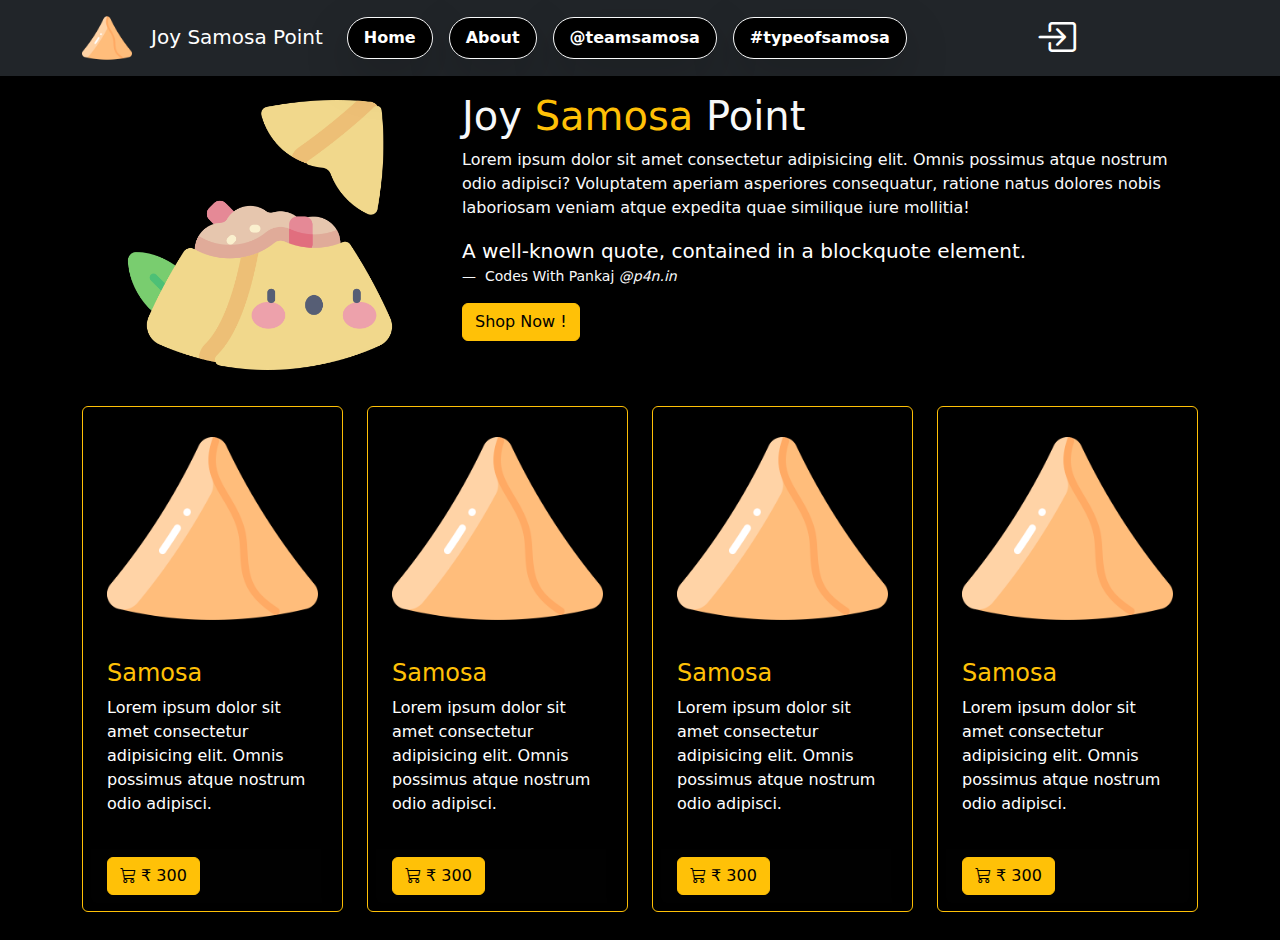
==== index.html @ b835977f "update file and folder" ====
<!DOCTYPE html>
<html lang="en">
<head>
    <meta charset="UTF-8">
    <meta name="viewport" content="width=device-width, initial-scale=1.0">


    <title>Document</title>
    <link href="https://cdn.jsdelivr.net/npm/bootstrap@5.3.3/dist/css/bootstrap.min.css" rel="stylesheet" integrity="sha384-QWTKZyjpPEjISv5WaRU9OFeRpok6YctnYmDr5pNlyT2bRjXh0JMhjY6hW+ALEwIH" crossorigin="anonymous">
    <script src="https://cdn.jsdelivr.net/npm/bootstrap@5.3.3/dist/js/bootstrap.bundle.min.js" integrity="sha384-YvpcrYf0tY3lHB60NNkmXc5s9fDVZLESaAA55NDzOxhy9GkcIdslK1eN7N6jIeHz" crossorigin="anonymous"></script>
    
    <link rel="stylesheet" href="https://cdn.jsdelivr.net/npm/bootstrap-icons@1.11.3/font/bootstrap-icons.min.css">
    <link rel="stylesheet" href="css/style.css">

</head>
<body class="bg-black">
    
    <nav class="navbar navbar-expand-lg bg-dark">
        <div class="container">

            <a class="navbar-brand" href="#">
                <img src="img/samosa.png" height="50" width="50">
                <span class="text-white"> &nbsp; Joy Samosa Point</span>
            </a>
           
            <button class="navbar-toggler bg-white" type="button" data-bs-toggle="collapse" data-bs-target="#menu" aria-controls="menu" aria-expanded="false" aria-label="Toggle navigation">
            <span class="navbar-toggler-icon"></span>
            </button>
            
            <div class="collapse navbar-collapse" id="menu">
                <ul class="navbar-nav me-auto mb-2 mb-lg-0">
                    <li class="nav-item fw-bold  rounded-pill ps-2 pe-2 text-center m-2 bg-black border border-1 border-light shadow-lg ">
                    <a class="nav-link text-white" aria-current="page" href="#">Home</a>
                    </li>
                    <li class="nav-item fw-bold rounded-pill ps-2 pe-2 text-center m-2 bg-black border border-1 border-light shadow-lg ">
                        <a class="nav-link text-white" aria-current="page" href="#">About</a>
                        </li>
                        <li class="nav-item fw-bold rounded-pill ps-2 pe-2 text-center m-2 bg-black border border-1 border-light shadow-lg ">
                            <a class="nav-link text-white" aria-current="page" href="#">@teamsamosa</a>
                            </li>
                            <li class="nav-item fw-bold rounded-pill ps-2 pe-2 text-center m-2 bg-black border border-1 border-light shadow-lg ">
                                <a class="nav-link text-white" aria-current="page" href="#">#typeofsamosa</a>
                                </li>
                        </ul>
                        <ul class="navbar-nav me-auto mb-2 mb-lg-0">
                            <li class="nav-item text-white fs-1" data-bs-toggle="modal" data-bs-target="#login">
                           
                                <i class="bi bi-box-arrow-in-right"></i>
                            
                            </li>
                        </ul> 
                    </div>
                                 
        </div>
      
    </nav>

    <!-- create a modal using login page  start  -->



        <div class="modal" id="login">
            <div class="modal-dialog border border-5 rounded-4  border-warning">
                <div class="modal-content">
                    <div class="modal-header bg-dark">
                        <h1 class="modal-title fs-5 text-white">Login</h1>
                        <button type="button" class="btn-close" data-bs-dismiss="modal" aria-label="Close"></button>
                      </div>
                      <div class="modal-body">
                            <form>
                                <div class="m-1">
                                  <label class="form-label">User Name : </label>
                                  <input class="form-control" type="email" />  
                                </div>
                                <div class="m-1">
                                    <label class="form-label">Password : </label>
                                    <input class="form-control" type="password"/>
                                </div>


                            </form>
                      </div>
                      <div class="modal-footer bg-dark">
                        <button type="button" class="btn btn-warning" data-bs-dismiss="modal">Login</button>
                      </div>
                </div>
            </div>
        </div>





    <!-- create a modal using login page  end  -->



    <!-- start center section  -->

        <div class="container mt-3">
            <div class="row">
                <div class="col-sm-4  p-2 text-center">
                        <img src="img/samosa_img.png" class="img-fluid" height="270" width="270">
                </div>
                <div class="col-sm-8">
                        <h1 class="h1 text-light">Joy <span class="text-warning">Samosa</span> Point</h1>
                        <p class="text-light">
                            Lorem ipsum dolor sit amet consectetur adipisicing elit. Omnis possimus atque nostrum odio adipisci? Voluptatem aperiam asperiores consequatur, ratione natus dolores nobis laboriosam veniam atque expedita quae similique iure mollitia!
                        </p>
                        <figure>
                            <blockquote class="blockquote">
                              <p class="text-white">A well-known quote, contained in a blockquote element.</p>
                            </blockquote>
                            <figcaption class="blockquote-footer text-light">
                              Codes With Pankaj <cite title="Source Title">@p4n.in</cite>
                            </figcaption>
                          </figure>
                          <button class="btn btn-warning">Shop Now !</button>
                </div>
            </div>
        </div>


    <!-- end center section -->


    <!-- Start Product Section -->

    <div class="container mt-4 mb-4">

        <div class="row">

            <div class="col-sm-3 mt-1 mb-1">
                <div class="card border border-1 border-warning shadow-lg p-2 bg-black">
                    <div class="card-header bg-black">
                        <img src="img/samosa.png" class="img-fluid">
                    </div>
                    <div class="card-body">
                        <h4 class="h4 text-warning">Samosa</h4>
                        <p class="text-white">Lorem ipsum dolor sit amet consectetur adipisicing elit. Omnis possimus atque nostrum odio adipisci.</p>
                    </div>
                    <div class="card-footer">
                        <button class="btn btn-warning"><i class="bi bi-cart3"></i> ₹ 300</button>
                    </div>

                </div>
            </div>
            <div class="col-sm-3 mt-1 mb-1">
                <div class="card border border-1 border-warning shadow-lg p-2 bg-black">
                    <div class="card-header bg-black">
                        <img src="img/samosa.png" class="img-fluid">
                    </div>
                    <div class="card-body">
                        <h4 class="h4 text-warning">Samosa</h4>
                        <p class="text-white">Lorem ipsum dolor sit amet consectetur adipisicing elit. Omnis possimus atque nostrum odio adipisci.</p>
                    </div>
                    <div class="card-footer">
                        <button class="btn btn-warning"><i class="bi bi-cart3"></i> ₹ 300</button>
                    </div>

                </div>
            </div>
            <div class="col-sm-3 mt-1 mb-1">
                <div class="card border border-1 border-warning shadow-lg p-2 bg-black">
                    <div class="card-header bg-black">
                        <img src="img/samosa.png" class="img-fluid">
                    </div>
                    <div class="card-body">
                        <h4 class="h4 text-warning">Samosa</h4>
                        <p class="text-white">Lorem ipsum dolor sit amet consectetur adipisicing elit. Omnis possimus atque nostrum odio adipisci.</p>
                    </div>
                    <div class="card-footer">
                        <button class="btn btn-warning"><i class="bi bi-cart3"></i> ₹ 300</button>
                    </div>

                </div>
            </div>
            <div class="col-sm-3 mt-1 mb-1">
                <div class="card border border-1 border-warning shadow-lg p-2 bg-black">
                    <div class="card-header bg-black">
                        <img src="img/samosa.png" class="img-fluid">
                    </div>
                    <div class="card-body">
                        <h4 class="h4 text-warning">Samosa</h4>
                        <p class="text-white">Lorem ipsum dolor sit amet consectetur adipisicing elit. Omnis possimus atque nostrum odio adipisci.</p>
                    </div>
                    <div class="card-footer">
                        <button class="btn btn-warning"><i class="bi bi-cart3"></i> ₹ 300</button>
                    </div>

                </div>
            </div>
           
            

        </div>

    </div>





</body>
</html>
---- css/style.css ----
.yellow{
    background-color: rgb(224, 224, 98);
}
.btn_color{
    background-color: rgb(219, 219, 44);
    border:  solid 2px wheat;
}
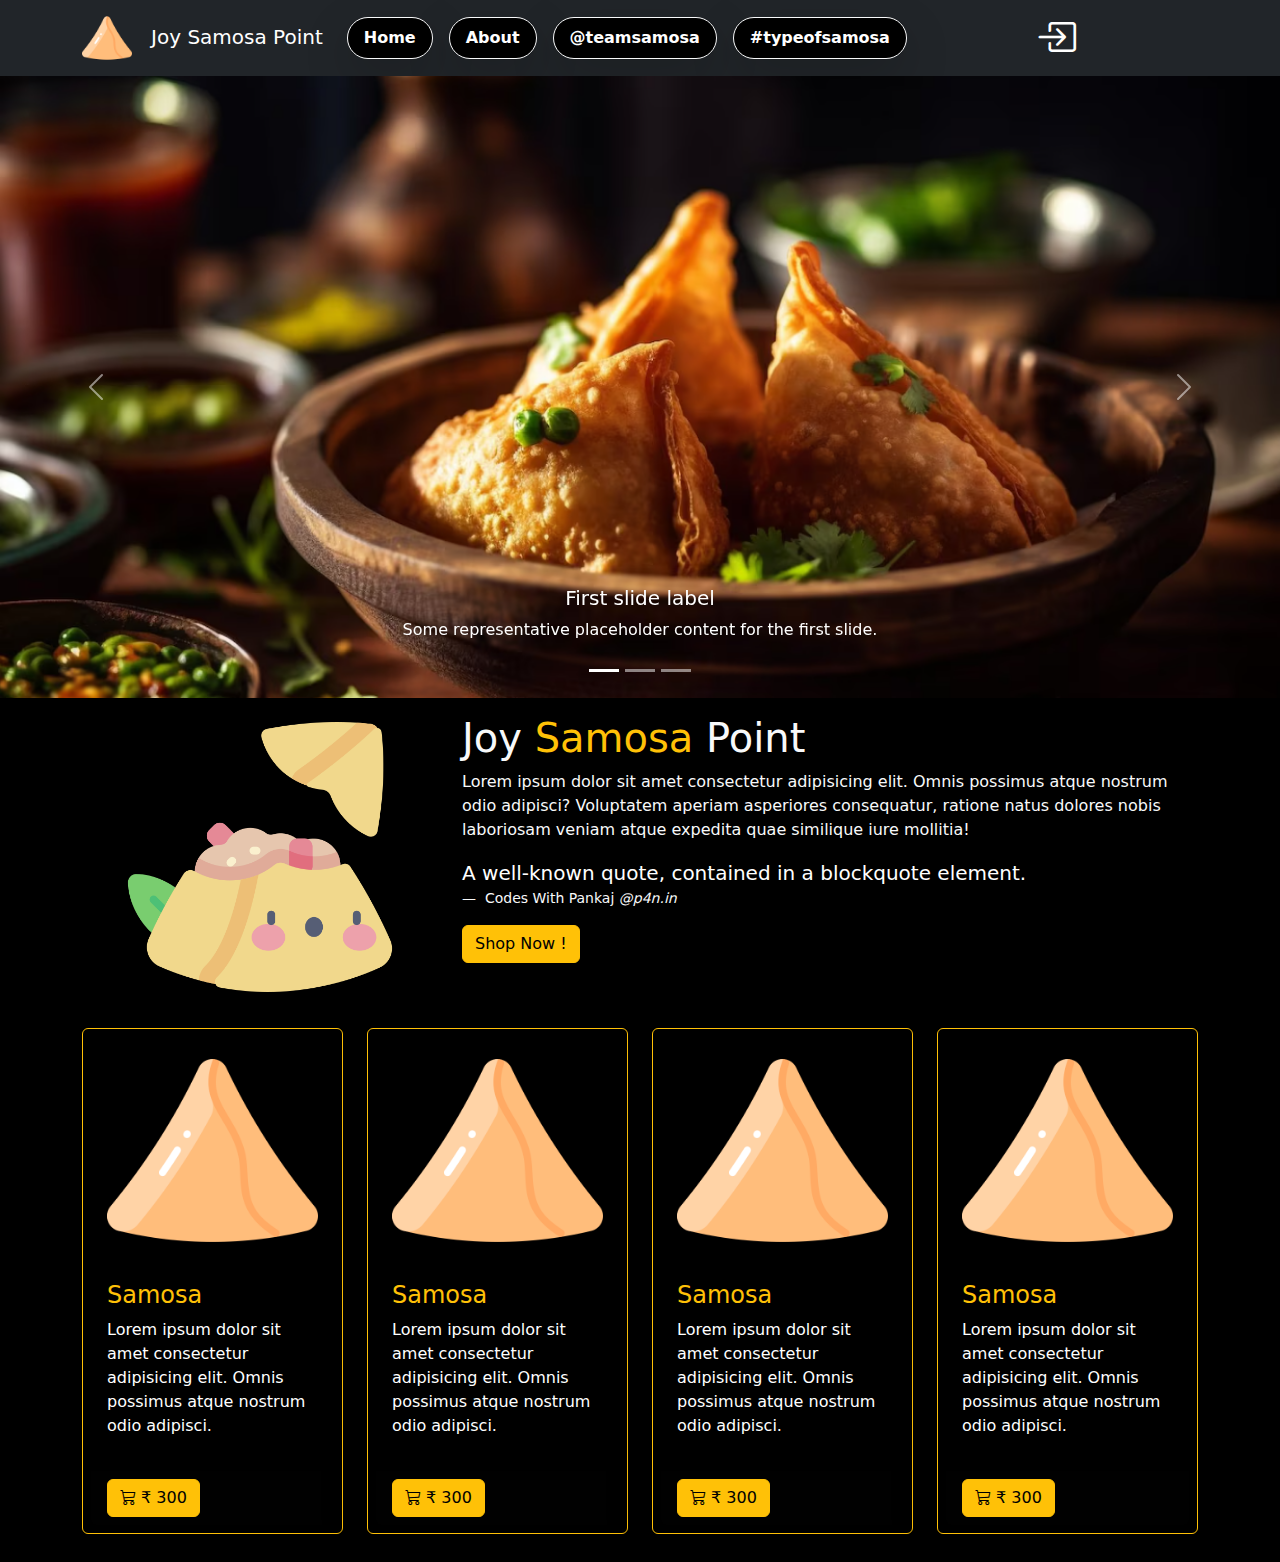
==== commit 1a9cf803: "update png" ====
--- a/index.html
+++ b/index.html
@@ -30,7 +30,7 @@
             <div class="collapse navbar-collapse" id="menu">
                 <ul class="navbar-nav me-auto mb-2 mb-lg-0">
                     <li class="nav-item fw-bold  rounded-pill ps-2 pe-2 text-center m-2 bg-black border border-1 border-light shadow-lg ">
-                    <a class="nav-link text-white" aria-current="page" href="#">Home</a>
+                    <a class="nav-link text-white" aria-current="page" href="index.html">Home</a>
                     </li>
                     <li class="nav-item fw-bold rounded-pill ps-2 pe-2 text-center m-2 bg-black border border-1 border-light shadow-lg ">
                         <a class="nav-link text-white" aria-current="page" href="#">About</a>
@@ -39,7 +39,7 @@
                             <a class="nav-link text-white" aria-current="page" href="#">@teamsamosa</a>
                             </li>
                             <li class="nav-item fw-bold rounded-pill ps-2 pe-2 text-center m-2 bg-black border border-1 border-light shadow-lg ">
-                                <a class="nav-link text-white" aria-current="page" href="#">#typeofsamosa</a>
+                                <a class="nav-link text-white" aria-current="page" href="TypeofSamosa.html">#typeofsamosa</a>
                                 </li>
                         </ul>
                         <ul class="navbar-nav me-auto mb-2 mb-lg-0">
@@ -59,9 +59,9 @@
 
 
 
-        <div class="modal" id="login">
-            <div class="modal-dialog border border-5 rounded-4  border-warning">
-                <div class="modal-content">
+        <div class="modal fade" id="login">
+            <div class="modal-dialog modal-dialog-centered rounded-4 ">
+                <div class="modal-content border border-3 border-warning">
                     <div class="modal-header bg-dark">
                         <h1 class="modal-title fs-5 text-white">Login</h1>
                         <button type="button" class="btn-close" data-bs-dismiss="modal" aria-label="Close"></button>
@@ -92,6 +92,51 @@
 
 
     <!-- create a modal using login page  end  -->
+
+
+    <!-- start slider section  -->
+
+    <div id="carouselExampleCaptions" class="carousel slide">
+        <div class="carousel-indicators">
+          <button type="button" data-bs-target="#carouselExampleCaptions" data-bs-slide-to="0" class="active" aria-current="true" aria-label="Slide 1"></button>
+          <button type="button" data-bs-target="#carouselExampleCaptions" data-bs-slide-to="1" aria-label="Slide 2"></button>
+          <button type="button" data-bs-target="#carouselExampleCaptions" data-bs-slide-to="2" aria-label="Slide 3"></button>
+        </div>
+        <div class="carousel-inner">
+          <div class="carousel-item active">
+            <img src="img/p1.png" class="d-block w-100" alt="...">
+            <div class="carousel-caption d-none d-md-block">
+              <h5>First slide label</h5>
+              <p>Some representative placeholder content for the first slide.</p>
+            </div>
+          </div>
+          <div class="carousel-item">
+            <img src="img/p2.png" class="d-block w-100" alt="...">
+            <div class="carousel-caption d-none d-md-block">
+              <h5>Second slide label</h5>
+              <p>Some representative placeholder content for the second slide.</p>
+            </div>
+          </div>
+          <div class="carousel-item">
+            <img src="img/p3.png" class="d-block w-100" alt="...">
+            <div class="carousel-caption d-none d-md-block">
+              <h5>Third slide label</h5>
+              <p>Some representative placeholder content for the third slide.</p>
+            </div>
+          </div>
+        </div>
+        <button class="carousel-control-prev" type="button" data-bs-target="#carouselExampleCaptions" data-bs-slide="prev">
+          <span class="carousel-control-prev-icon" aria-hidden="true"></span>
+          <span class="visually-hidden">Previous</span>
+        </button>
+        <button class="carousel-control-next" type="button" data-bs-target="#carouselExampleCaptions" data-bs-slide="next">
+          <span class="carousel-control-next-icon" aria-hidden="true"></span>
+          <span class="visually-hidden">Next</span>
+        </button>
+      </div>
+
+    <!-- end slider section  -->
+
 
 
 
@@ -115,13 +160,113 @@
                               Codes With Pankaj <cite title="Source Title">@p4n.in</cite>
                             </figcaption>
                           </figure>
-                          <button class="btn btn-warning">Shop Now !</button>
+                          <button class="btn btn-warning" data-bs-toggle="offcanvas" data-bs-target="#shop">Shop Now !</button>
                 </div>
             </div>
         </div>
 
 
     <!-- end center section -->
+
+    <!-- off canvas start shop  -->
+
+        <div class="offcanvas offcanvas-bottom h-auto bg-black" id="shop">
+            <div class="offcanvas-header bg-warning">
+                <h5 class="offcanvas-title">The Samosa Point Hub</h5>
+                <button type="button" class="btn-close" data-bs-dismiss="offcanvas" aria-label="Close"></button>
+            </div>
+
+            <div class="offcanvas-body">
+                <div class="container">
+                    <div class="row">
+                        <div class="col-sm-2 p-2">
+                            <div class="card border-warning shadow-lg bg-black">
+                                <div class="card-header border-warning">
+                                    <img src="img/samosa.png" class="img-fluid">
+                                </div>
+                                <div class="card-body text-warning">
+                                  <h5 class="card-title">Samosa 1</h5>
+                                  <p class="card-text">Some quick example text to build on the card title and make up </div>
+                                <div class="card-footer border-warning bg-warning">
+                                    <button  class="btn btn-outline-dark bg-black text-white" >$300</button>
+                                </div>
+                              </div>
+                        </div>
+                        <div class="col-sm-2 p-2">
+                            <div class="card border-warning shadow-lg bg-black">
+                                <div class="card-header border-warning">
+                                    <img src="img/samosa.png" class="img-fluid">
+                                </div>
+                                <div class="card-body text-warning">
+                                  <h5 class="card-title">Samosa 1</h5>
+                                  <p class="card-text">Some quick example text to build on the card title and make up </div>
+                                <div class="card-footer border-warning bg-warning">
+                                    <button  class="btn btn-outline-dark bg-black text-white" >$300</button>
+                                </div>
+                              </div>
+                        </div>
+                        <div class="col-sm-2 p-2">
+                            <div class="card border-warning shadow-lg bg-black">
+                                <div class="card-header border-warning">
+                                    <img src="img/samosa.png" class="img-fluid">
+                                </div>
+                                <div class="card-body text-warning">
+                                  <h5 class="card-title">Samosa 1</h5>
+                                  <p class="card-text">Some quick example text to build on the card title and make up </div>
+                                <div class="card-footer border-warning bg-warning">
+                                    <button  class="btn btn-outline-dark bg-black text-white" >$300</button>
+                                </div>
+                              </div>
+                        </div>
+                        <div class="col-sm-2 p-2">
+                            <div class="card border-warning shadow-lg bg-black">
+                                <div class="card-header border-warning">
+                                    <img src="img/samosa.png" class="img-fluid">
+                                </div>
+                                <div class="card-body text-warning">
+                                  <h5 class="card-title">Samosa 1</h5>
+                                  <p class="card-text">Some quick example text to build on the card title and make up </div>
+                                <div class="card-footer border-warning bg-warning">
+                                    <button  class="btn btn-outline-dark bg-black text-white" >$300</button>
+                                </div>
+                              </div>
+                        </div>
+                        <div class="col-sm-2 p-2">
+                            <div class="card border-warning shadow-lg bg-black">
+                                <div class="card-header border-warning">
+                                    <img src="img/samosa.png" class="img-fluid">
+                                </div>
+                                <div class="card-body text-warning">
+                                  <h5 class="card-title">Samosa 1</h5>
+                                  <p class="card-text">Some quick example text to build on the card title and make up </div>
+                                <div class="card-footer border-warning bg-warning">
+                                    <button  class="btn btn-outline-dark bg-black text-white" >$300</button>
+                                </div>
+                              </div>
+                        </div>
+                        <div class="col-sm-2 p-2">
+                            <div class="card border-warning shadow-lg bg-black">
+                                <div class="card-header border-warning">
+                                    <img src="img/samosa.png" class="img-fluid">
+                                </div>
+                                <div class="card-body text-warning">
+                                  <h5 class="card-title">Samosa 1</h5>
+                                  <p class="card-text">Some quick example text to build on the card title and make up </div>
+                                <div class="card-footer border-warning bg-warning">
+                                    <button  class="btn btn-outline-dark bg-black text-white" >$300</button>
+                                </div>
+                              </div>
+                        </div>
+                      
+                    
+                    </div>
+                </div>
+            </div>
+
+        </div>
+
+
+    <!-- off canvas end shop  -->
 
 
     <!-- Start Product Section -->
--- a/css/style.css
+++ b/css/style.css
@@ -4,4 +4,5 @@
 .btn_color{
     background-color: rgb(219, 219, 44);
     border:  solid 2px wheat;
-}+}
+
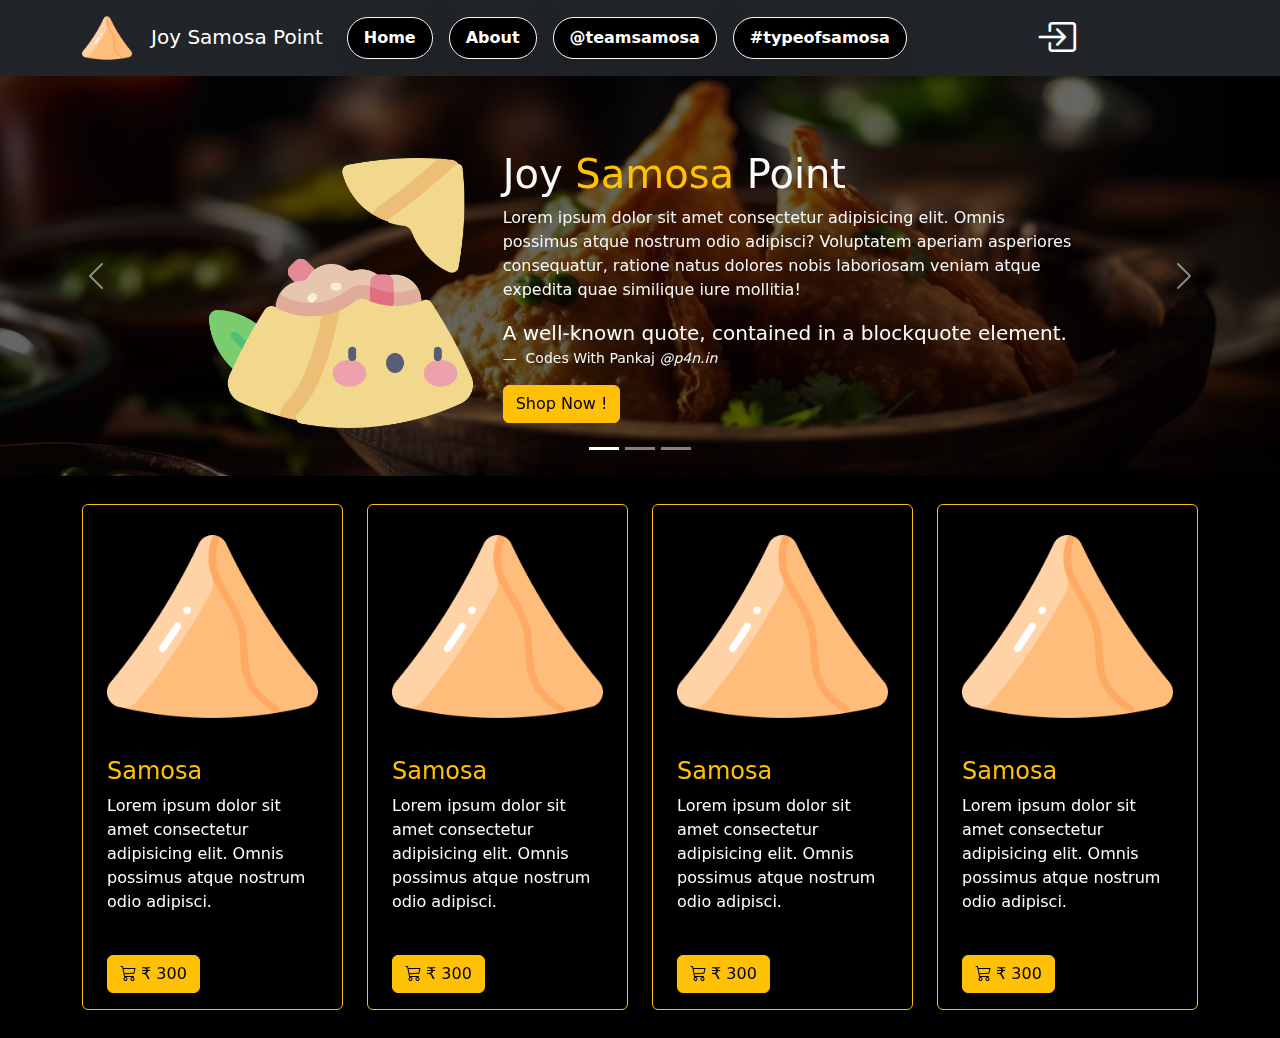
==== commit 6c8860c3: "update slider section" ====
--- a/index.html
+++ b/index.html
@@ -104,21 +104,44 @@
         </div>
         <div class="carousel-inner">
           <div class="carousel-item active">
-            <img src="img/p1.png" class="d-block w-100" alt="...">
+            <img src="img/p1.png" class="d-block w-100 img_h darken-image" alt="...">
             <div class="carousel-caption d-none d-md-block">
-              <h5>First slide label</h5>
-              <p>Some representative placeholder content for the first slide.</p>
+              
+                <div class="container mt-3">
+                    <div class="row">
+                        <div class="col-sm-4  p-2 text-center">
+                                <img src="img/samosa_img.png" class="img-fluid" height="270" width="270">
+                        </div>
+                        <div class="col-sm-8 text-start">
+                                <h1 class="h1 text-light">Joy <span class="text-warning">Samosa</span> Point</h1>
+                                <p class="text-light">
+                                    Lorem ipsum dolor sit amet consectetur adipisicing elit. Omnis possimus atque nostrum odio adipisci? Voluptatem aperiam asperiores consequatur, ratione natus dolores nobis laboriosam veniam atque expedita quae similique iure mollitia!
+                                </p>
+                                <figure>
+                                    <blockquote class="blockquote">
+                                      <p class="text-white">A well-known quote, contained in a blockquote element.</p>
+                                    </blockquote>
+                                    <figcaption class="blockquote-footer text-light">
+                                      Codes With Pankaj <cite title="Source Title">@p4n.in</cite>
+                                    </figcaption>
+                                  </figure>
+                                  <button class="btn btn-warning" data-bs-toggle="offcanvas" data-bs-target="#shop">Shop Now !</button>
+                        </div>
+                    </div>
+                </div>
+
+
             </div>
           </div>
           <div class="carousel-item">
-            <img src="img/p2.png" class="d-block w-100" alt="...">
+            <img src="img/p2.png" class="d-block w-100 img_h darken-image" alt="...">
             <div class="carousel-caption d-none d-md-block">
               <h5>Second slide label</h5>
               <p>Some representative placeholder content for the second slide.</p>
             </div>
           </div>
           <div class="carousel-item">
-            <img src="img/p3.png" class="d-block w-100" alt="...">
+            <img src="img/p3.png" class="d-block w-100 img_h darken-image" alt="...">
             <div class="carousel-caption d-none d-md-block">
               <h5>Third slide label</h5>
               <p>Some representative placeholder content for the third slide.</p>
@@ -142,7 +165,7 @@
 
     <!-- start center section  -->
 
-        <div class="container mt-3">
+        <!-- <div class="container mt-3">
             <div class="row">
                 <div class="col-sm-4  p-2 text-center">
                         <img src="img/samosa_img.png" class="img-fluid" height="270" width="270">
@@ -163,7 +186,7 @@
                           <button class="btn btn-warning" data-bs-toggle="offcanvas" data-bs-target="#shop">Shop Now !</button>
                 </div>
             </div>
-        </div>
+        </div> -->
 
 
     <!-- end center section -->
--- a/css/style.css
+++ b/css/style.css
@@ -6,3 +6,14 @@
     border:  solid 2px wheat;
 }
 
+.img_h{
+    height:400px;
+}
+.darken-image {
+    filter: brightness(40%);
+}
+.center_text{
+    top: 50%;
+    transform: translateY(-50%);
+}
+
